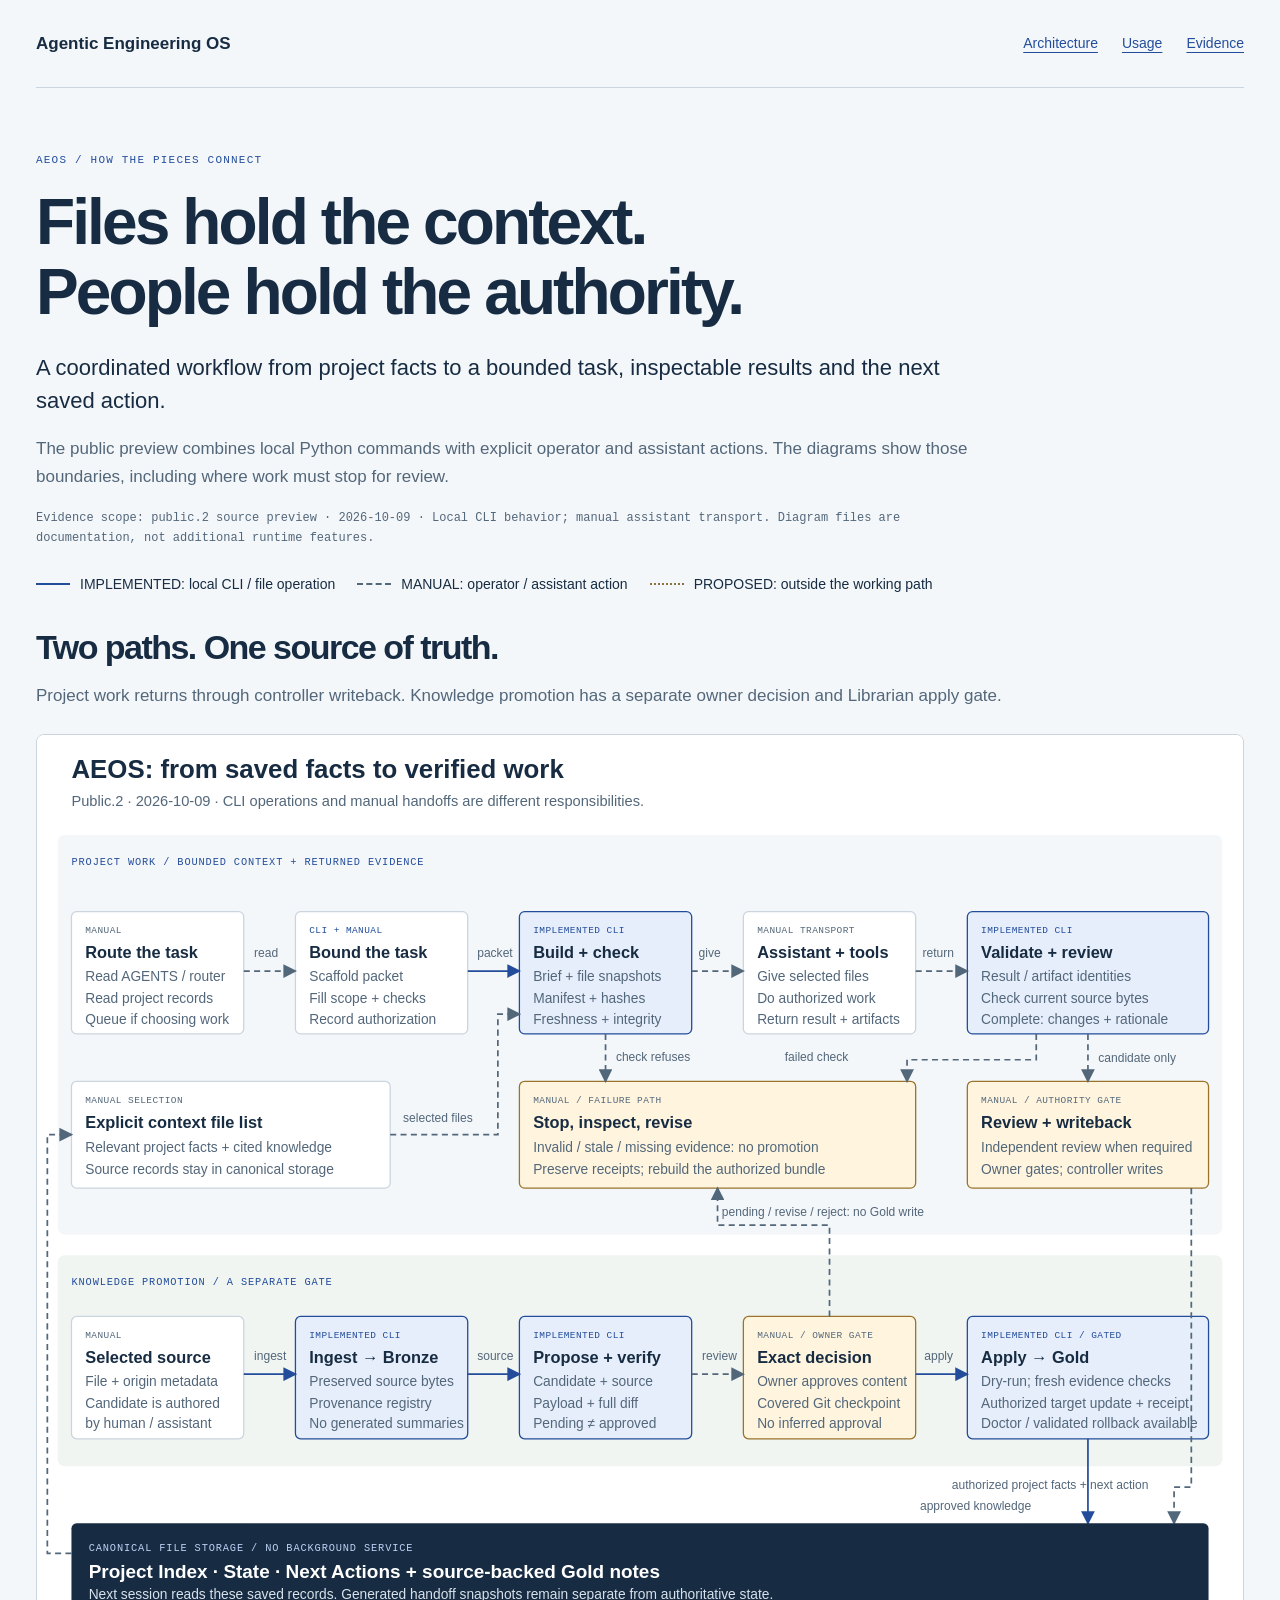
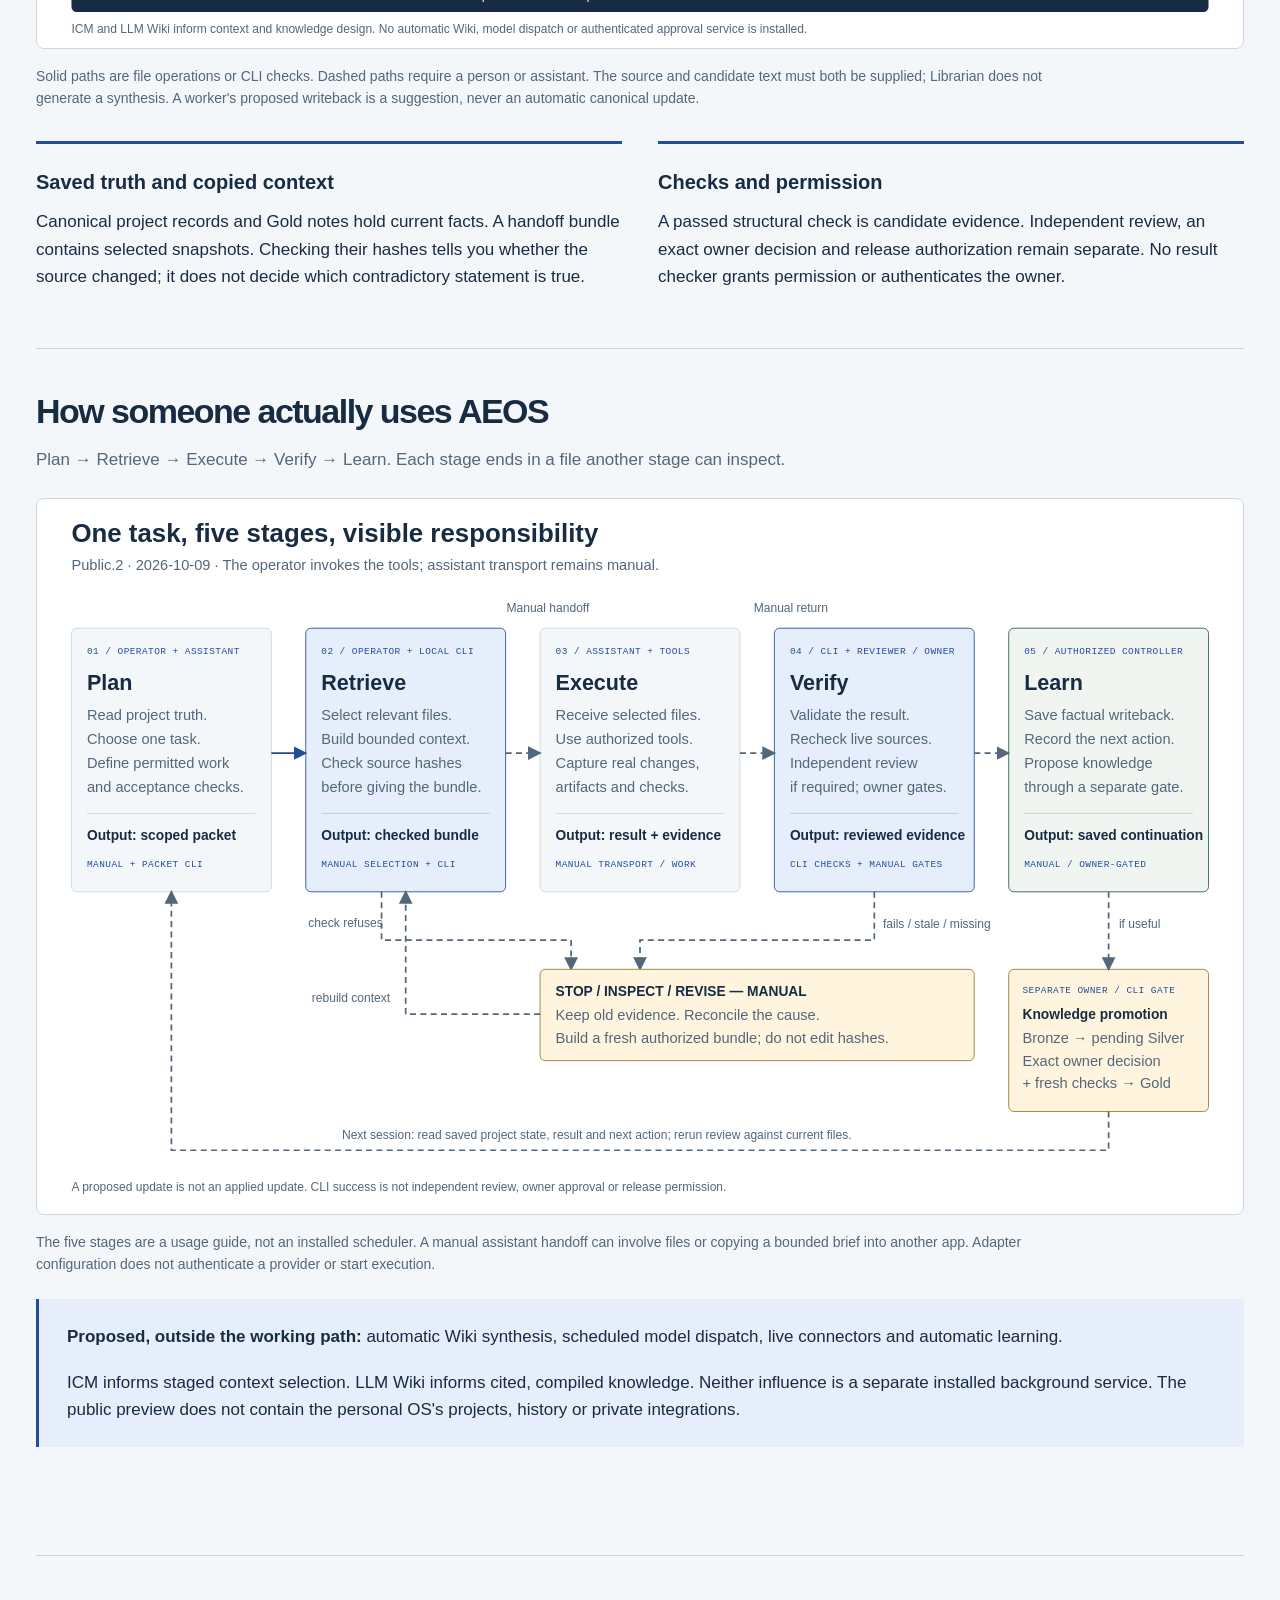
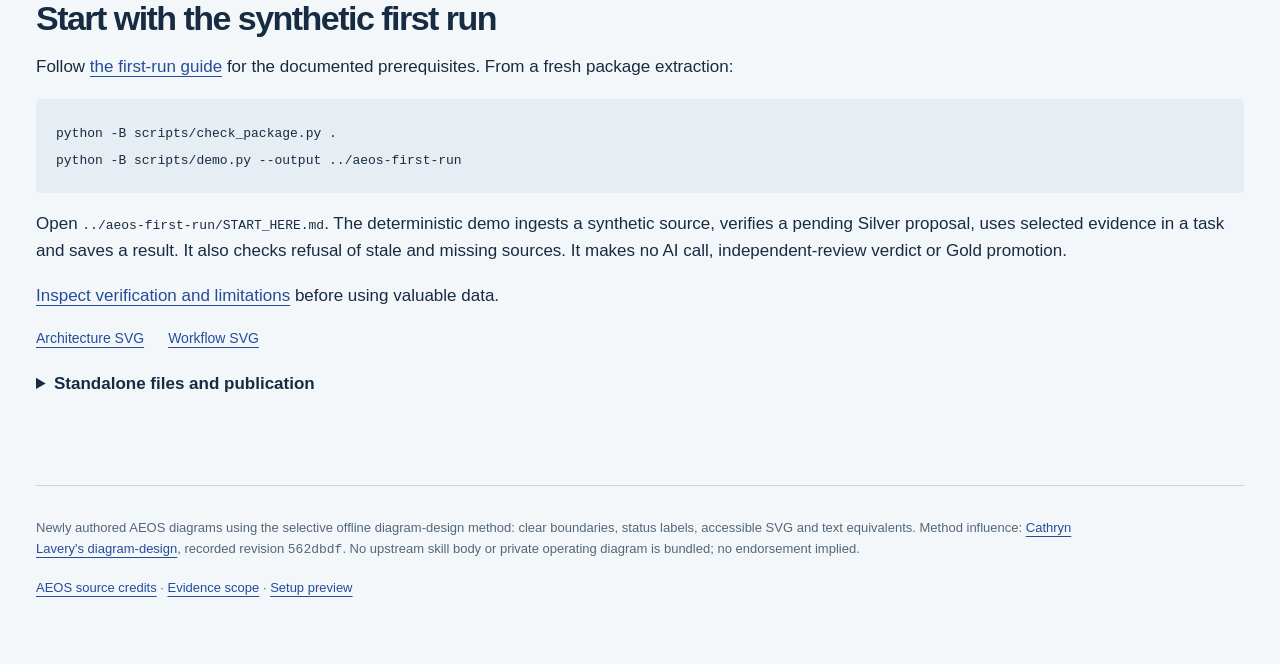
==== site/architecture.html @ 971b265e "Explain AEOS ecosystem decisions and add designed workflow diagrams" ====
<!doctype html>
<html lang="en">
<head>
<meta charset="utf-8">
<meta name="viewport" content="width=device-width,initial-scale=1">
<meta name="description" content="How AEOS connects saved project facts, bounded context, manual assistant work, verification and controlled knowledge updates.">
<title>AEOS — architecture and actual workflow</title>
<style>
:root{--paper:#f4f7fa;--ink:#172c42;--muted:#53677a;--line:#cbd5df;--blue:#234d9b;--blue-soft:#e6eefb;--green:#246448;--white:#fff;--sans:"Segoe UI",Arial,sans-serif;--mono:Consolas,"Courier New",monospace}
*{box-sizing:border-box}body{margin:0;background:var(--paper);color:var(--ink);font:17px/1.6 var(--sans)}a{color:var(--blue);text-underline-offset:4px}a:focus-visible,summary:focus-visible{outline:3px solid var(--blue);outline-offset:5px}.skip{position:absolute;top:-80px;left:18px;background:white;padding:10px;z-index:10}.skip:focus{top:10px}.wrap{width:min(1400px,calc(100% - 72px));margin-inline:auto}header{display:flex;align-items:center;justify-content:space-between;gap:24px;padding:30px 0;border-bottom:1px solid var(--line)}.brand{font-weight:650;color:var(--ink);text-decoration:none}nav{display:flex;gap:24px;font-size:14px}.eyebrow,.tag{font:11px/1.5 var(--mono);letter-spacing:1.2px;text-transform:uppercase;color:var(--blue)}.intro{padding:64px 0 34px;max-width:940px}h1,h2{letter-spacing:-.045em;line-height:1.1}h1{font-size:clamp(38px,5vw,64px);margin:14px 0 24px}h2{font-size:34px;margin:0 0 16px}h3{font-size:20px;margin:0 0 10px}p{margin:0 0 18px}.lead{font-size:22px;line-height:1.5}.muted{color:var(--muted)}.legend{display:flex;gap:22px;flex-wrap:wrap;font-size:14px;margin:24px 0 0}.legend span{display:flex;align-items:center;gap:10px}.line{width:34px;border-top:2px solid var(--blue)}.line.manual{border-top:2px dashed var(--muted)}.line.proposed{border-top:2px dotted #8b7340}.visual{background:white;border:1px solid var(--line);border-radius:8px;overflow:hidden;margin:24px 0 16px}.visual svg{display:block;width:100%;height:auto}.caption{font-size:14px;color:var(--muted);max-width:1050px}.section{padding:44px 0;border-top:1px solid var(--line);margin-top:40px}.notes{display:grid;grid-template-columns:1fr 1fr;gap:36px;margin-top:32px}.notes>div{border-top:3px solid var(--blue);padding-top:22px}.notes ul{padding-left:22px}.notes li{margin:10px 0}.plain{display:none}.steps{padding-left:24px;margin:0}.steps>li{padding:20px 0;border-bottom:1px solid var(--line)}.steps p{margin:8px 0 0}.label{font:11px var(--mono);letter-spacing:.3px;color:var(--muted)}.limit{background:var(--blue-soft);padding:24px 28px;border-left:3px solid var(--blue);margin:24px 0}.limit p:last-child{margin-bottom:0}code{font:13px var(--mono);overflow-wrap:anywhere}pre{padding:20px;background:#e6edf3;border-radius:5px;overflow:auto}footer{padding:32px 0 48px;margin-top:44px;border-top:1px solid var(--line);font-size:13px;color:var(--muted)}footer p{max-width:1080px}details{margin-top:20px}summary{cursor:pointer;font-weight:600}details p{margin-top:16px}.download-links{display:flex;gap:24px;flex-wrap:wrap;font-size:14px}.scope{font:12px/1.7 var(--mono);color:var(--muted)}
@media(max-width:820px){.wrap{width:calc(100% - 36px)}header{padding:22px 0;align-items:start}nav{gap:14px;flex-wrap:wrap;justify-content:end;font-size:12px}.intro{padding-top:42px}.lead{font-size:19px}.visual{display:none}.plain{display:block;background:white;border:1px solid var(--line);border-radius:8px;padding:24px;margin:24px 0}.notes{grid-template-columns:1fr;gap:24px}h2{font-size:29px}.section{padding-top:32px}.legend{gap:12px;font-size:12px}.download-links{gap:14px}.limit{padding:20px}.scope{font-size:11px}}
@media print{.visual{display:block}.plain{display:none}header nav,.skip,.download-links{display:none}.wrap{width:100%}.intro{padding-top:20px}.section{break-before:page}.visual{break-inside:avoid}a{color:inherit}}
</style>
</head>
<body>
<a class="skip" href="#main">Skip to content</a>
<header class="wrap"><a class="brand" href="index.html">Agentic Engineering OS</a><nav aria-label="Main"><a href="#architecture">Architecture</a><a href="#workflow">Usage</a><a href="verification.html">Evidence</a></nav></header>
<main class="wrap" id="main">
<section class="intro"><p class="eyebrow">AEOS / how the pieces connect</p><h1>Files hold the context.<br>People hold the authority.</h1><p class="lead">A coordinated workflow from project facts to a bounded task, inspectable results and the next saved action.</p><p class="muted">The public preview combines local Python commands with explicit operator and assistant actions. The diagrams show those boundaries, including where work must stop for review.</p><p class="scope">Evidence scope: public.2 source preview · 2026-10-09 · Local CLI behavior; manual assistant transport. Diagram files are documentation, not additional runtime features.</p><div class="legend" aria-label="Diagram status legend"><span><i class="line" aria-hidden="true"></i>IMPLEMENTED: local CLI / file operation</span><span><i class="line manual" aria-hidden="true"></i>MANUAL: operator / assistant action</span><span><i class="line proposed" aria-hidden="true"></i>PROPOSED: outside the working path</span></div></section>
<section id="architecture" aria-labelledby="architecture-title"><h2 id="architecture-title">Two paths. One source of truth.</h2><p class="muted">Project work returns through controller writeback. Knowledge promotion has a separate owner decision and Librarian apply gate.</p>
<figure class="visual">
<svg id="architecture-diagram" xmlns="http://www.w3.org/2000/svg" viewBox="0 0 1400 1060" role="img" aria-labelledby="arch-title arch-desc">
<title id="arch-title">AEOS public preview component architecture</title>
<desc id="arch-desc">The operator reads a router and project records, fills a packet, builds and checks a bounded context bundle, and manually hands it to an assistant. Result checks are followed by independent review when required, applicable owner gates and manual project writeback. A separate Librarian path ingests source bytes into Bronze, proposes and verifies Silver, requires an exact owner decision and covered Git checkpoint, then applies Gold. Invalid or stale evidence stops work. Solid connectors are CLI or file operations; dashed connectors are manual actions.</desc>
<defs><marker id="arch-arrow" markerWidth="8" markerHeight="8" refX="7" refY="4" orient="auto" markerUnits="strokeWidth"><path d="M0 0L8 4L0 8Z" fill="#234d9b"/></marker><marker id="arch-manual-arrow" markerWidth="8" markerHeight="8" refX="7" refY="4" orient="auto" markerUnits="strokeWidth"><path d="M0 0L8 4L0 8Z" fill="#53677a"/></marker><style>.a-title{font:600 30px 'Segoe UI',Arial,sans-serif;fill:#172c42}.a-sub{font:17px 'Segoe UI',Arial,sans-serif;fill:#53677a}.a-kicker{font:12px Consolas,'Courier New',monospace;letter-spacing:1px;fill:#234d9b}.a-label{font:600 19px 'Segoe UI',Arial,sans-serif;fill:#172c42}.a-body{font:16px 'Segoe UI',Arial,sans-serif;fill:#53677a}.a-status{font:11px Consolas,'Courier New',monospace;letter-spacing:.5px;fill:#234d9b}.a-status-manual{fill:#53677a}.a-note{font:14px 'Segoe UI',Arial,sans-serif;fill:#53677a}.a-box{fill:#fff;stroke:#cbd5df;stroke-width:1.5}.a-cli{fill:#e6eefb;stroke:#234d9b;stroke-width:1.5}.a-gate{fill:#fff5df;stroke:#9a742d;stroke-width:1.5}.a-solid{fill:none;stroke:#234d9b;stroke-width:2;marker-end:url(#arch-arrow)}.a-manual{fill:none;stroke:#53677a;stroke-width:2;stroke-dasharray:7 5;marker-end:url(#arch-manual-arrow)}</style></defs>
<rect width="1400" height="1060" fill="#fff"/>
<text x="40" y="50" class="a-title">AEOS: from saved facts to verified work</text><text x="40" y="82" class="a-sub">Public.2 · 2026-10-09 · CLI operations and manual handoffs are different responsibilities.</text>
<rect x="24" y="116" width="1352" height="464" rx="8" fill="#f4f7fa"/><text x="40" y="151" class="a-kicker">PROJECT WORK / BOUNDED CONTEXT + RETURNED EVIDENCE</text>
<g transform="translate(40 205)"><rect class="a-box" width="200" height="142" rx="6"/><text class="a-status a-status-manual" x="16" y="25">MANUAL</text><text class="a-label" x="16" y="54">Route the task</text><text class="a-body" x="16" y="81">Read AGENTS / router</text><text class="a-body" x="16" y="106">Read project records</text><text class="a-body" x="16" y="130">Queue if choosing work</text></g>
<g transform="translate(300 205)"><rect class="a-box" width="200" height="142" rx="6"/><text class="a-status" x="16" y="25">CLI + MANUAL</text><text class="a-label" x="16" y="54">Bound the task</text><text class="a-body" x="16" y="81">Scaffold packet</text><text class="a-body" x="16" y="106">Fill scope + checks</text><text class="a-body" x="16" y="130">Record authorization</text></g>
<g transform="translate(560 205)"><rect class="a-cli" width="200" height="142" rx="6"/><text class="a-status" x="16" y="25">IMPLEMENTED CLI</text><text class="a-label" x="16" y="54">Build + check</text><text class="a-body" x="16" y="81">Brief + file snapshots</text><text class="a-body" x="16" y="106">Manifest + hashes</text><text class="a-body" x="16" y="130">Freshness + integrity</text></g>
<g transform="translate(820 205)"><rect class="a-box" width="200" height="142" rx="6"/><text class="a-status a-status-manual" x="16" y="25">MANUAL TRANSPORT</text><text class="a-label" x="16" y="54">Assistant + tools</text><text class="a-body" x="16" y="81">Give selected files</text><text class="a-body" x="16" y="106">Do authorized work</text><text class="a-body" x="16" y="130">Return result + artifacts</text></g>
<g transform="translate(1080 205)"><rect class="a-cli" width="280" height="142" rx="6"/><text class="a-status" x="16" y="25">IMPLEMENTED CLI</text><text class="a-label" x="16" y="54">Validate + review</text><text class="a-body" x="16" y="81">Result / artifact identities</text><text class="a-body" x="16" y="106">Check current source bytes</text><text class="a-body" x="16" y="130">Complete: changes + rationale</text></g>
<path class="a-manual" d="M240 274H300"/><path class="a-solid" d="M500 274H560"/><path class="a-manual" d="M760 274H820"/><path class="a-manual" d="M1020 274H1080"/>
<text x="252" y="258" class="a-note">read</text><text x="511" y="258" class="a-note">packet</text><text x="768" y="258" class="a-note">give</text><text x="1028" y="258" class="a-note">return</text>
<g transform="translate(40 402)"><rect class="a-box" width="370" height="124" rx="6"/><text class="a-status a-status-manual" x="16" y="25">MANUAL SELECTION</text><text class="a-label" x="16" y="54">Explicit context file list</text><text class="a-body" x="16" y="82">Relevant project facts + cited knowledge</text><text class="a-body" x="16" y="108">Source records stay in canonical storage</text></g>
<path class="a-manual" d="M410 464H535V324H560"/><text x="425" y="449" class="a-note">selected files</text>
<g transform="translate(560 402)"><rect class="a-gate" width="460" height="124" rx="6"/><text class="a-status a-status-manual" x="16" y="25">MANUAL / FAILURE PATH</text><text class="a-label" x="16" y="54">Stop, inspect, revise</text><text class="a-body" x="16" y="82">Invalid / stale / missing evidence: no promotion</text><text class="a-body" x="16" y="108">Preserve receipts; rebuild the authorized bundle</text></g>
<g transform="translate(1080 402)"><rect class="a-gate" width="280" height="124" rx="6"/><text class="a-status a-status-manual" x="16" y="25">MANUAL / AUTHORITY GATE</text><text class="a-label" x="16" y="54">Review + writeback</text><text class="a-body" x="16" y="82">Independent review when required</text><text class="a-body" x="16" y="108">Owner gates; controller writes</text></g>
<path class="a-manual" d="M660 347V402"/><text x="672" y="379" class="a-note">check refuses</text><path class="a-manual" d="M1220 347V402"/><text x="1232" y="380" class="a-note">candidate only</text><path class="a-manual" d="M1160 347V377H1010V402"/><text x="868" y="379" class="a-note">failed check</text>
<rect x="24" y="604" width="1352" height="245" rx="8" fill="#f0f5f2"/><text x="40" y="639" class="a-kicker">KNOWLEDGE PROMOTION / A SEPARATE GATE</text>
<g transform="translate(40 675)"><rect class="a-box" width="200" height="142" rx="6"/><text class="a-status a-status-manual" x="16" y="25">MANUAL</text><text class="a-label" x="16" y="54">Selected source</text><text class="a-body" x="16" y="81">File + origin metadata</text><text class="a-body" x="16" y="106">Candidate is authored</text><text class="a-body" x="16" y="130">by human / assistant</text></g>
<g transform="translate(300 675)"><rect class="a-cli" width="200" height="142" rx="6"/><text class="a-status" x="16" y="25">IMPLEMENTED CLI</text><text class="a-label" x="16" y="54">Ingest → Bronze</text><text class="a-body" x="16" y="81">Preserved source bytes</text><text class="a-body" x="16" y="106">Provenance registry</text><text class="a-body" x="16" y="130">No generated summaries</text></g>
<g transform="translate(560 675)"><rect class="a-cli" width="200" height="142" rx="6"/><text class="a-status" x="16" y="25">IMPLEMENTED CLI</text><text class="a-label" x="16" y="54">Propose + verify</text><text class="a-body" x="16" y="81">Candidate + source</text><text class="a-body" x="16" y="106">Payload + full diff</text><text class="a-body" x="16" y="130">Pending ≠ approved</text></g>
<g transform="translate(820 675)"><rect class="a-gate" width="200" height="142" rx="6"/><text class="a-status a-status-manual" x="16" y="25">MANUAL / OWNER GATE</text><text class="a-label" x="16" y="54">Exact decision</text><text class="a-body" x="16" y="81">Owner approves content</text><text class="a-body" x="16" y="106">Covered Git checkpoint</text><text class="a-body" x="16" y="130">No inferred approval</text></g>
<g transform="translate(1080 675)"><rect class="a-cli" width="280" height="142" rx="6"/><text class="a-status" x="16" y="25">IMPLEMENTED CLI / GATED</text><text class="a-label" x="16" y="54">Apply → Gold</text><text class="a-body" x="16" y="81">Dry-run; fresh evidence checks</text><text class="a-body" x="16" y="106">Authorized target update + receipt</text><text class="a-body" x="16" y="130">Doctor / validated rollback available</text></g>
<path class="a-solid" d="M240 742H300"/><path class="a-solid" d="M500 742H560"/><path class="a-manual" d="M760 742H820"/><path class="a-solid" d="M1020 742H1080"/>
<text x="252" y="725" class="a-note">ingest</text><text x="511" y="725" class="a-note">source</text><text x="772" y="725" class="a-note">review</text><text x="1030" y="725" class="a-note">apply</text>
<path class="a-manual" d="M920 675V569H790V526"/><text x="795" y="558" class="a-note">pending / revise / reject: no Gold write</text>
<path class="a-manual" d="M1340 526V873H1320V915"/><text x="1062" y="875" class="a-note">authorized project facts + next action</text>
<path class="a-solid" d="M1220 817V915"/><text x="1025" y="900" class="a-note">approved knowledge</text>
<g transform="translate(40 915)"><rect width="1320" height="103" rx="6" fill="#172c42"/><text x="20" y="32" style="font:12px Consolas,'Courier New',monospace;fill:#bcd1f5;letter-spacing:1px">CANONICAL FILE STORAGE / NO BACKGROUND SERVICE</text><text x="20" y="64" style="font:600 22px 'Segoe UI',Arial,sans-serif;fill:#fff">Project Index · State · Next Actions + source-backed Gold notes</text><text x="20" y="88" style="font:16px 'Segoe UI',Arial,sans-serif;fill:#d7e1eb">Next session reads these saved records. Generated handoff snapshots remain separate from authoritative state.</text></g>
<path class="a-manual" d="M40 950H12V464H40"/>
<text x="40" y="1043" class="a-note">ICM and LLM Wiki inform context and knowledge design. No automatic Wiki, model dispatch or authenticated approval service is installed.</text>
</svg>
</figure>
<div class="plain" aria-label="Architecture in readable text"><p class="tag">Architecture / narrow-screen view</p><ol class="steps"><li><strong>Route and bound the work — MANUAL + CLI.</strong><p>Read the router and project facts. Scaffold a packet, then fill its scope, checks and actual authorization.</p></li><li><strong>Prepare context — CLI + MANUAL.</strong><p>Select cited files. <code>handoff.py build</code> saves a brief, snapshots and hashes; <code>check</code> checks integrity and source freshness.</p></li><li><strong>Work and return evidence — MANUAL.</strong><p>Give the bundle to your assistant. It uses authorized tools and returns a result, artifacts and actual checks.</p></li><li><strong>Review and write back — CLI + MANUAL.</strong><p>Validate the result and current sources. Obtain independent review when required and applicable owner decisions. The controller performs authorized project writeback.</p></li><li><strong>Promote knowledge separately — CLI + OWNER.</strong><p>Ingest source bytes into Bronze; propose and verify an authored candidate in Silver. Only an exact owner decision, covered Git checkpoint and fresh checks permit apply to Gold.</p></li><li><strong>Recover explicitly — MANUAL.</strong><p>Invalid, missing or stale evidence stops promotion. Preserve the old receipt, inspect the change and rebuild the authorized bundle. Pending or rejected knowledge stays outside Gold.</p></li></ol></div>
<p class="caption">Solid paths are file operations or CLI checks. Dashed paths require a person or assistant. The source and candidate text must both be supplied; Librarian does not generate a synthesis. A worker's proposed writeback is a suggestion, never an automatic canonical update.</p>
<div class="notes"><div><h3>Saved truth and copied context</h3><p>Canonical project records and Gold notes hold current facts. A handoff bundle contains selected snapshots. Checking their hashes tells you whether the source changed; it does not decide which contradictory statement is true.</p></div><div><h3>Checks and permission</h3><p>A passed structural check is candidate evidence. Independent review, an exact owner decision and release authorization remain separate. No result checker grants permission or authenticates the owner.</p></div></div>
</section>
<section class="section" id="workflow" aria-labelledby="workflow-title"><h2 id="workflow-title">How someone actually uses AEOS</h2><p class="muted">Plan → Retrieve → Execute → Verify → Learn. Each stage ends in a file another stage can inspect.</p>
<figure class="visual">
<svg id="workflow-diagram" xmlns="http://www.w3.org/2000/svg" viewBox="0 0 1400 830" role="img" aria-labelledby="work-title work-desc">
<title id="work-title">AEOS five-stage usage and responsibility flow</title><desc id="work-desc">The operator plans a scoped task, local commands retrieve selected context and check a bundle, the assistant executes through manual transport, commands plus reviewers verify results, and the controller saves authorized facts. A failed check returns to inspection and a new authorized bundle. Learned knowledge is only promoted by a separate Librarian owner-gated apply. A fresh session reads the saved result and next action.</desc>
<defs><marker id="work-arrow" markerWidth="8" markerHeight="8" refX="7" refY="4" orient="auto" markerUnits="strokeWidth"><path d="M0 0L8 4L0 8Z" fill="#234d9b"/></marker><marker id="work-manual-arrow" markerWidth="8" markerHeight="8" refX="7" refY="4" orient="auto" markerUnits="strokeWidth"><path d="M0 0L8 4L0 8Z" fill="#53677a"/></marker><style>.w-title{font:600 30px 'Segoe UI',Arial,sans-serif;fill:#172c42}.w-sub{font:17px 'Segoe UI',Arial,sans-serif;fill:#53677a}.w-head{font:600 25px 'Segoe UI',Arial,sans-serif;fill:#172c42}.w-role{font:11px Consolas,'Courier New',monospace;letter-spacing:.5px;fill:#234d9b}.w-text{font:17px 'Segoe UI',Arial,sans-serif;fill:#53677a}.w-label{font:600 16px 'Segoe UI',Arial,sans-serif;fill:#172c42}.w-small{font:14px 'Segoe UI',Arial,sans-serif;fill:#53677a}.w-solid{fill:none;stroke:#234d9b;stroke-width:2;marker-end:url(#work-arrow)}.w-manual{fill:none;stroke:#53677a;stroke-width:2;stroke-dasharray:7 5;marker-end:url(#work-manual-arrow)}</style></defs>
<rect width="1400" height="830" fill="#fff"/><text x="40" y="50" class="w-title">One task, five stages, visible responsibility</text><text x="40" y="82" class="w-sub">Public.2 · 2026-10-09 · The operator invokes the tools; assistant transport remains manual.</text>
<g transform="translate(40 150)"><rect width="232" height="306" rx="6" fill="#f4f7fa" stroke="#cbd5df"/><text x="18" y="30" class="w-role">01 / OPERATOR + ASSISTANT</text><text x="18" y="72" class="w-head">Plan</text><text x="18" y="106" class="w-text">Read project truth.</text><text x="18" y="134" class="w-text">Choose one task.</text><text x="18" y="162" class="w-text">Define permitted work</text><text x="18" y="190" class="w-text">and acceptance checks.</text><path d="M18 215H214" stroke="#cbd5df"/><text x="18" y="246" class="w-label">Output: scoped packet</text><text x="18" y="277" class="w-role">MANUAL + PACKET CLI</text></g>
<g transform="translate(312 150)"><rect width="232" height="306" rx="6" fill="#e6eefb" stroke="#234d9b"/><text x="18" y="30" class="w-role">02 / OPERATOR + LOCAL CLI</text><text x="18" y="72" class="w-head">Retrieve</text><text x="18" y="106" class="w-text">Select relevant files.</text><text x="18" y="134" class="w-text">Build bounded context.</text><text x="18" y="162" class="w-text">Check source hashes</text><text x="18" y="190" class="w-text">before giving the bundle.</text><path d="M18 215H214" stroke="#b6c7e2"/><text x="18" y="246" class="w-label">Output: checked bundle</text><text x="18" y="277" class="w-role">MANUAL SELECTION + CLI</text></g>
<g transform="translate(584 150)"><rect width="232" height="306" rx="6" fill="#f4f7fa" stroke="#cbd5df"/><text x="18" y="30" class="w-role">03 / ASSISTANT + TOOLS</text><text x="18" y="72" class="w-head">Execute</text><text x="18" y="106" class="w-text">Receive selected files.</text><text x="18" y="134" class="w-text">Use authorized tools.</text><text x="18" y="162" class="w-text">Capture real changes,</text><text x="18" y="190" class="w-text">artifacts and checks.</text><path d="M18 215H214" stroke="#cbd5df"/><text x="18" y="246" class="w-label">Output: result + evidence</text><text x="18" y="277" class="w-role">MANUAL TRANSPORT / WORK</text></g>
<g transform="translate(856 150)"><rect width="232" height="306" rx="6" fill="#e6eefb" stroke="#234d9b"/><text x="18" y="30" class="w-role">04 / CLI + REVIEWER / OWNER</text><text x="18" y="72" class="w-head">Verify</text><text x="18" y="106" class="w-text">Validate the result.</text><text x="18" y="134" class="w-text">Recheck live sources.</text><text x="18" y="162" class="w-text">Independent review</text><text x="18" y="190" class="w-text">if required; owner gates.</text><path d="M18 215H214" stroke="#b6c7e2"/><text x="18" y="246" class="w-label">Output: reviewed evidence</text><text x="18" y="277" class="w-role">CLI CHECKS + MANUAL GATES</text></g>
<g transform="translate(1128 150)"><rect width="232" height="306" rx="6" fill="#f0f5f2" stroke="#246448"/><text x="18" y="30" class="w-role">05 / AUTHORIZED CONTROLLER</text><text x="18" y="72" class="w-head">Learn</text><text x="18" y="106" class="w-text">Save factual writeback.</text><text x="18" y="134" class="w-text">Record the next action.</text><text x="18" y="162" class="w-text">Propose knowledge</text><text x="18" y="190" class="w-text">through a separate gate.</text><path d="M18 215H214" stroke="#c1d4c8"/><text x="18" y="246" class="w-label">Output: saved continuation</text><text x="18" y="277" class="w-role">MANUAL / OWNER-GATED</text></g>
<path class="w-solid" d="M272 295H312"/><path class="w-manual" d="M544 295H584"/><path class="w-manual" d="M816 295H856"/><path class="w-manual" d="M1088 295H1128"/>
<text x="545" y="131" class="w-small">Manual handoff</text><text x="832" y="131" class="w-small">Manual return</text>
<path class="w-manual" d="M400 456V512H620V546"/><text x="315" y="497" class="w-small">check refuses</text><path class="w-manual" d="M972 456V512H700V546"/><text x="982" y="498" class="w-small">fails / stale / missing</text>
<g transform="translate(584 546)"><rect width="504" height="106" rx="6" fill="#fff5df" stroke="#9a742d"/><text x="18" y="31" class="w-label">STOP / INSPECT / REVISE — MANUAL</text><text x="18" y="59" class="w-text">Keep old evidence. Reconcile the cause.</text><text x="18" y="86" class="w-text">Build a fresh authorized bundle; do not edit hashes.</text></g>
<path class="w-manual" d="M584 598H428V456"/><text x="319" y="584" class="w-small">rebuild context</text>
<g transform="translate(1128 546)"><rect width="232" height="165" rx="6" fill="#fff5df" stroke="#9a742d"/><text x="16" y="28" class="w-role">SEPARATE OWNER / CLI GATE</text><text x="16" y="58" class="w-label">Knowledge promotion</text><text x="16" y="86" class="w-text">Bronze → pending Silver</text><text x="16" y="112" class="w-text">Exact owner decision</text><text x="16" y="138" class="w-text">+ fresh checks → Gold</text></g>
<path class="w-manual" d="M1244 456V546"/><text x="1256" y="498" class="w-small">if useful</text>
<path class="w-manual" d="M1244 711V756H156V456"/><text x="354" y="743" class="w-small">Next session: read saved project state, result and next action; rerun review against current files.</text>
<text x="40" y="803" class="w-small">A proposed update is not an applied update. CLI success is not independent review, owner approval or release permission.</text>
</svg>
</figure>
<div class="plain" aria-label="Workflow in readable text"><p class="tag">Five stages / narrow-screen view</p><ol class="steps"><li><strong>Plan — operator + assistant.</strong><p>Read current project facts; set scope and checks. Output: a bounded task packet.</p></li><li><strong>Retrieve — operator + local CLI.</strong><p>Select cited files; build and check the bundle. Output: snapshots with hashes. Give the selected files to the assistant manually.</p></li><li><strong>Execute — assistant + authorized tools.</strong><p>Complete the permitted task and bring back the result and real artifacts. Output: inspectable work and evidence.</p></li><li><strong>Verify — CLI + reviewer / owner.</strong><p>Validate the result and current source bytes; obtain required independent review and applicable owner decisions. If a check fails or evidence is stale or missing, stop, preserve the receipt and rebuild after inspection.</p></li><li><strong>Learn — authorized controller.</strong><p>Save factual project state and the next action. Useful knowledge goes through separate Bronze/Silver/exact-owner/Gold gates. A fresh session starts from the saved files and reruns review.</p></li></ol></div>
<p class="caption">The five stages are a usage guide, not an installed scheduler. A manual assistant handoff can involve files or copying a bounded brief into another app. Adapter configuration does not authenticate a provider or start execution.</p>
<div class="limit"><p><strong>Proposed, outside the working path:</strong> automatic Wiki synthesis, scheduled model dispatch, live connectors and automatic learning.</p><p>ICM informs staged context selection. LLM Wiki informs cited, compiled knowledge. Neither influence is a separate installed background service. The public preview does not contain the personal OS's projects, history or private integrations.</p></div>
</section>
<section class="section" aria-labelledby="try-title"><h2 id="try-title">Start with the synthetic first run</h2><p>Follow <a href="first-run.html">the first-run guide</a> for the documented prerequisites. From a fresh package extraction:</p><pre><code>python -B scripts/check_package.py .
python -B scripts/demo.py --output ../aeos-first-run</code></pre><p>Open <code>../aeos-first-run/START_HERE.md</code>. The deterministic demo ingests a synthetic source, verifies a pending Silver proposal, uses selected evidence in a task and saves a result. It also checks refusal of stale and missing sources. It makes no AI call, independent-review verdict or Gold promotion.</p><p><a href="verification.html">Inspect verification and limitations</a> before using valuable data.</p><div class="download-links"><a href="https://github.com/Zacharon/AEOS/blob/codex/aeos-security-public-20261008/docs/diagrams/aeos-architecture.svg">Architecture SVG</a><a href="https://github.com/Zacharon/AEOS/blob/codex/aeos-security-public-20261008/docs/diagrams/aeos-workflow.svg">Workflow SVG</a></div><details><summary>Standalone files and publication</summary><p>This page includes both diagrams inline and needs no external assets. The SVG links above open the standalone repository files. A site-only preview serves both inline diagrams without a network request; the standalone files become available on GitHub when this documentation change is pushed.</p></details></section>
</main>
<footer class="wrap"><p>Newly authored AEOS diagrams using the selective offline diagram-design method: clear boundaries, status labels, accessible SVG and text equivalents. Method influence: <a href="https://github.com/cathrynlavery/diagram-design/tree/562dbdf93ff3c3da630be4f90f4f6c2548175058">Cathryn Lavery's diagram-design</a>, recorded revision <code>562dbdf</code>. No upstream skill body or private operating diagram is bundled; no endorsement implied.</p><p><a href="sources.html">AEOS source credits</a> · <a href="verification.html">Evidence scope</a> · <a href="index.html">Setup preview</a></p></footer>
</body>
</html>
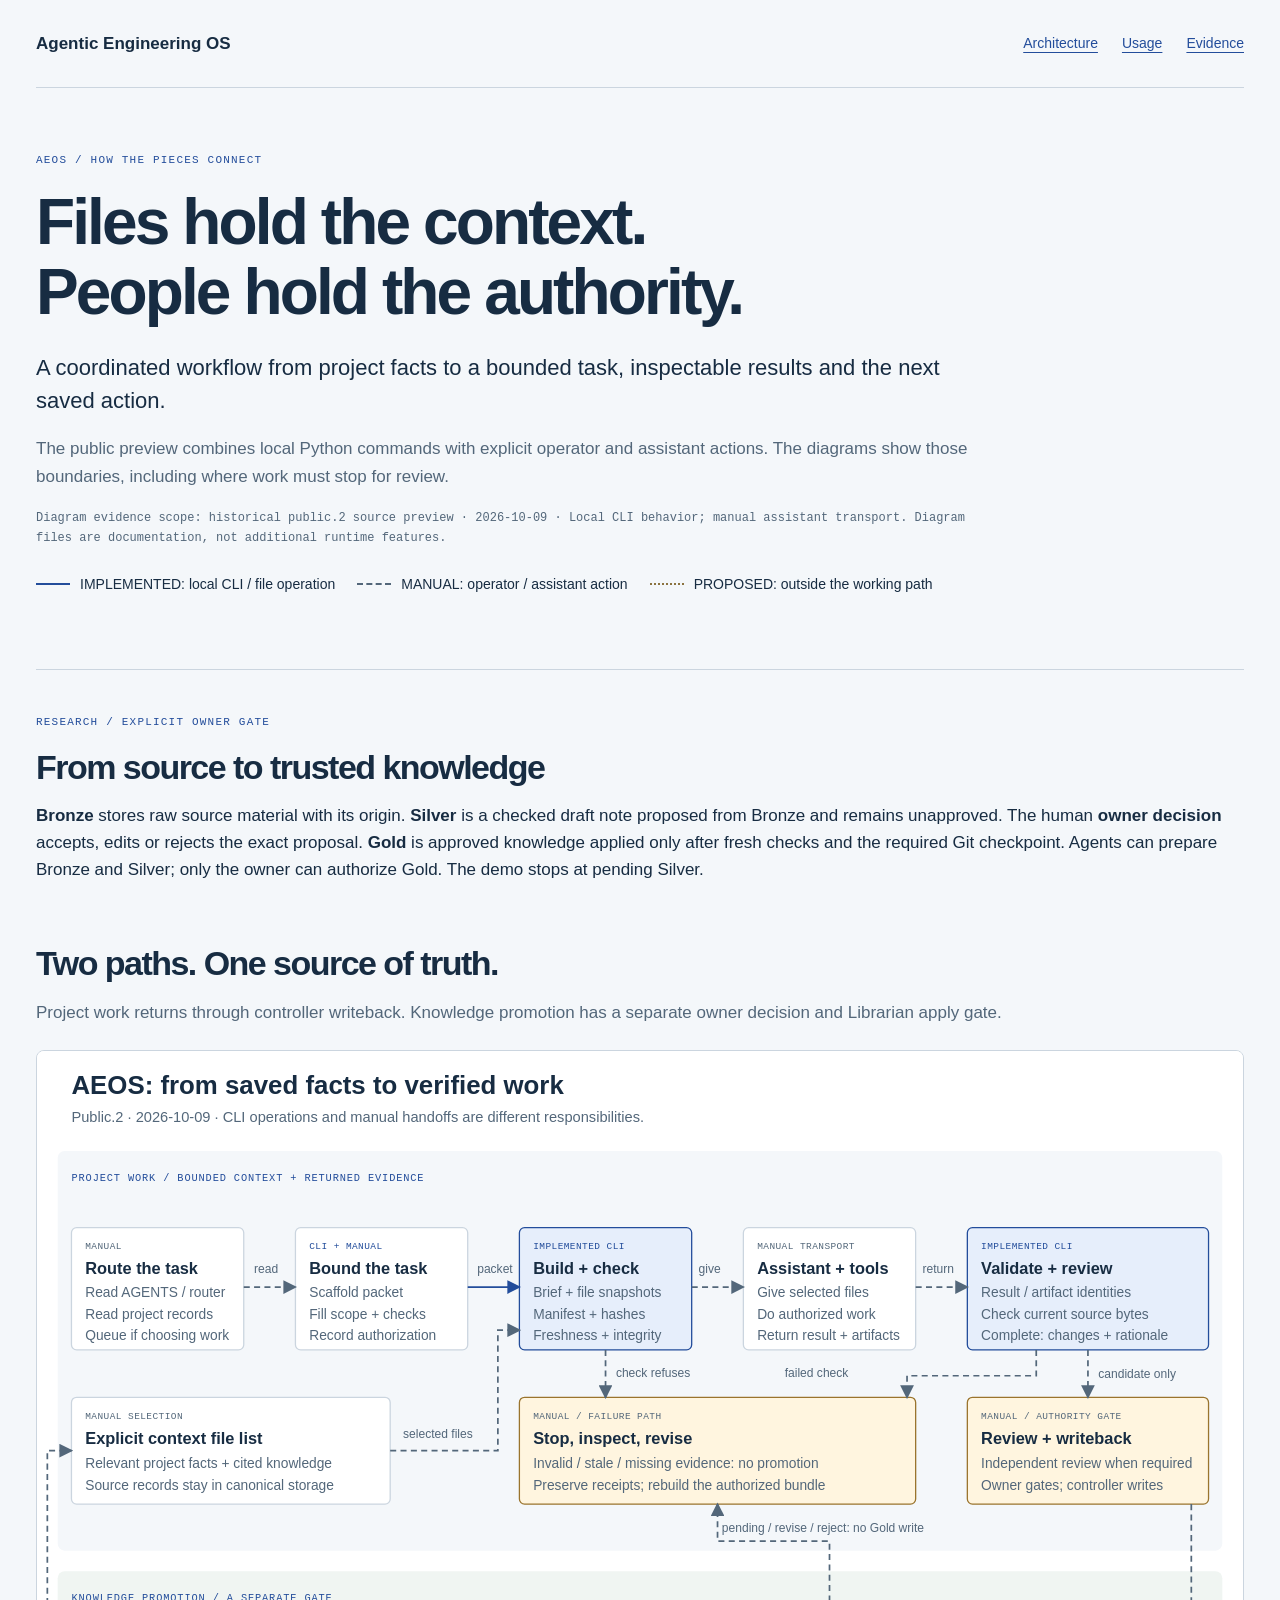
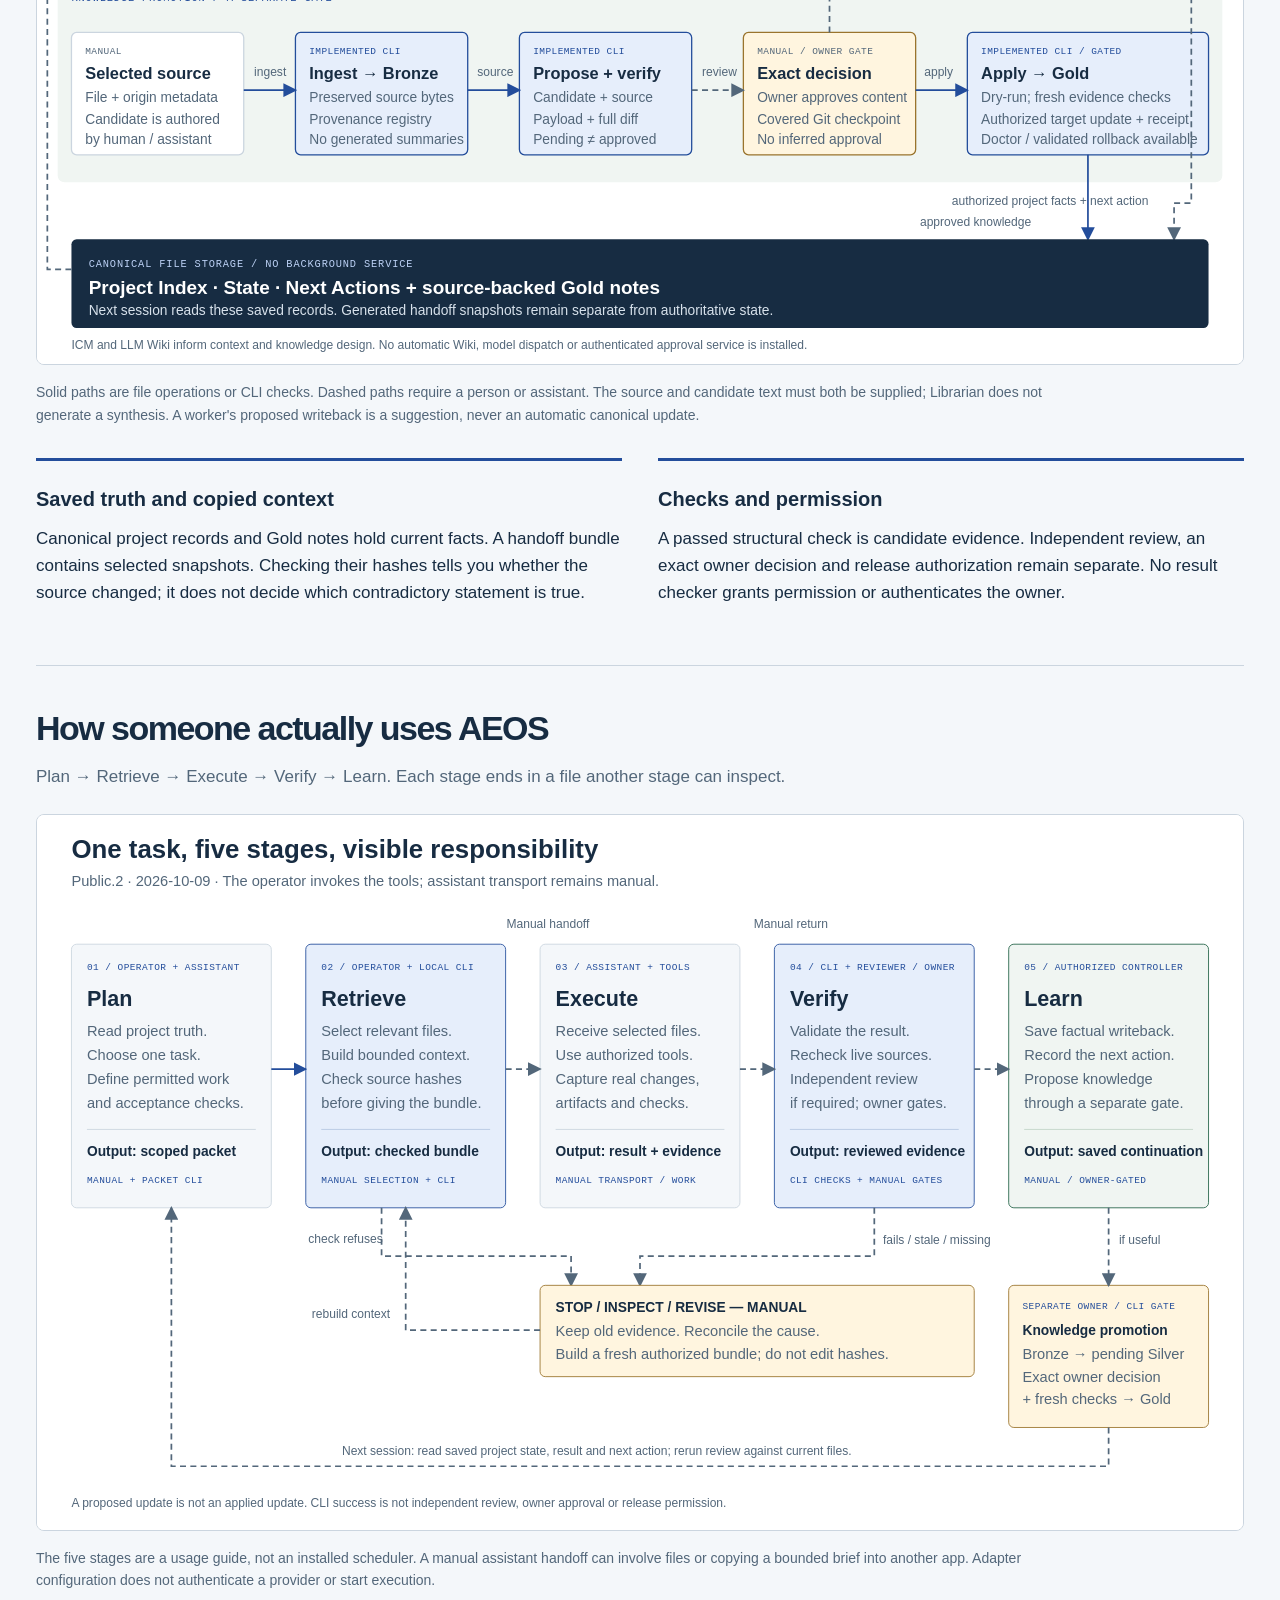
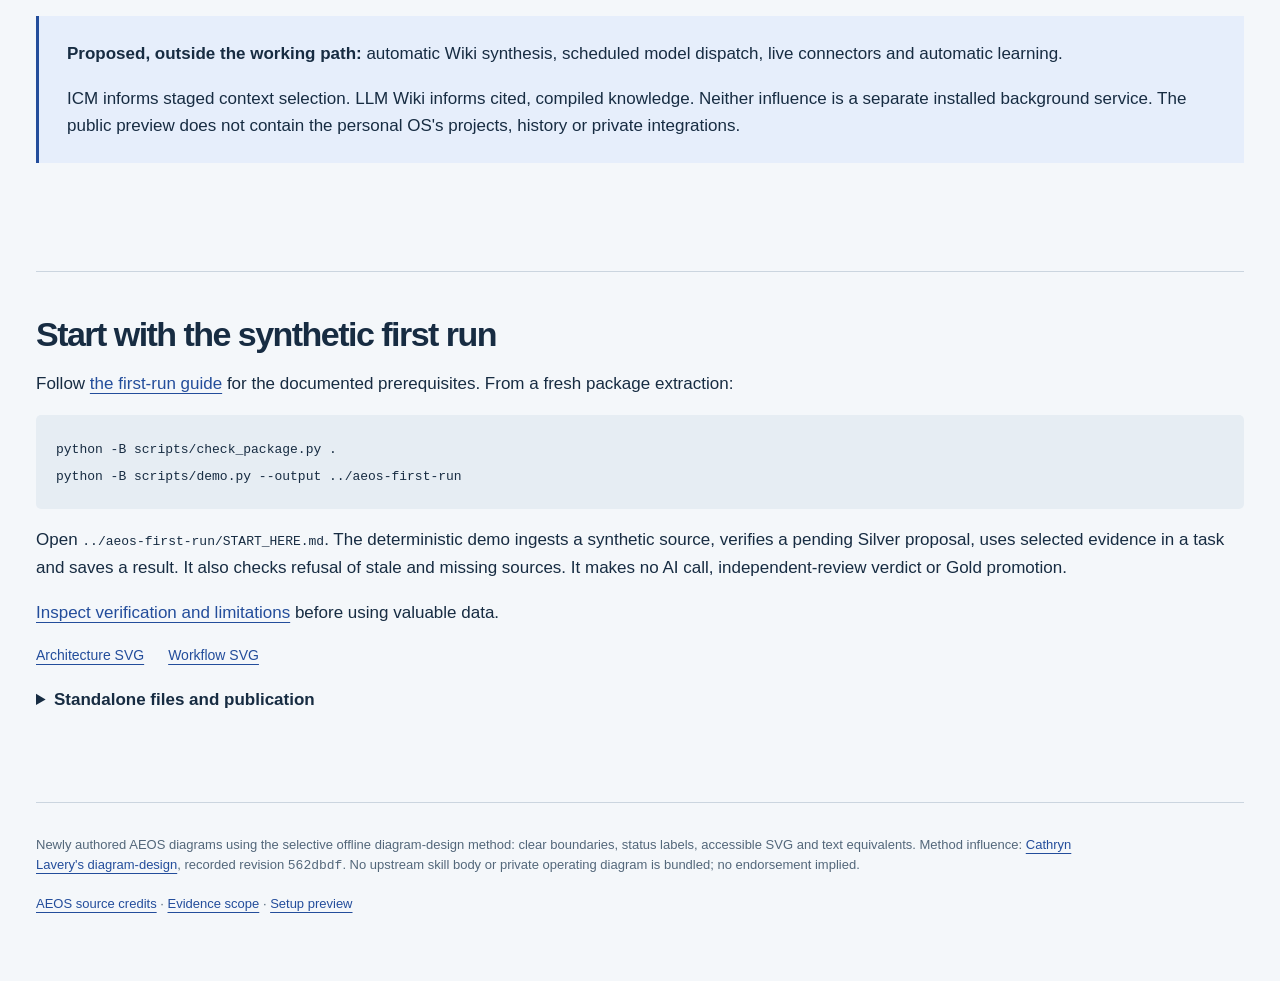
==== commit f37b5eb6: "Publish public.4 Python 3.11 compatibility preview from public.3" ====
--- a/site/architecture.html
+++ b/site/architecture.html
@@ -16,7 +16,8 @@
 <a class="skip" href="#main">Skip to content</a>
 <header class="wrap"><a class="brand" href="index.html">Agentic Engineering OS</a><nav aria-label="Main"><a href="#architecture">Architecture</a><a href="#workflow">Usage</a><a href="verification.html">Evidence</a></nav></header>
 <main class="wrap" id="main">
-<section class="intro"><p class="eyebrow">AEOS / how the pieces connect</p><h1>Files hold the context.<br>People hold the authority.</h1><p class="lead">A coordinated workflow from project facts to a bounded task, inspectable results and the next saved action.</p><p class="muted">The public preview combines local Python commands with explicit operator and assistant actions. The diagrams show those boundaries, including where work must stop for review.</p><p class="scope">Evidence scope: public.2 source preview · 2026-10-09 · Local CLI behavior; manual assistant transport. Diagram files are documentation, not additional runtime features.</p><div class="legend" aria-label="Diagram status legend"><span><i class="line" aria-hidden="true"></i>IMPLEMENTED: local CLI / file operation</span><span><i class="line manual" aria-hidden="true"></i>MANUAL: operator / assistant action</span><span><i class="line proposed" aria-hidden="true"></i>PROPOSED: outside the working path</span></div></section>
+<section class="intro"><p class="eyebrow">AEOS / how the pieces connect</p><h1>Files hold the context.<br>People hold the authority.</h1><p class="lead">A coordinated workflow from project facts to a bounded task, inspectable results and the next saved action.</p><p class="muted">The public preview combines local Python commands with explicit operator and assistant actions. The diagrams show those boundaries, including where work must stop for review.</p><p class="scope">Diagram evidence scope: historical public.2 source preview · 2026-10-09 · Local CLI behavior; manual assistant transport. Diagram files are documentation, not additional runtime features.</p><div class="legend" aria-label="Diagram status legend"><span><i class="line" aria-hidden="true"></i>IMPLEMENTED: local CLI / file operation</span><span><i class="line manual" aria-hidden="true"></i>MANUAL: operator / assistant action</span><span><i class="line proposed" aria-hidden="true"></i>PROPOSED: outside the working path</span></div></section>
+<section class="section" id="research-gate" aria-labelledby="research-gate-title"><p class="eyebrow">RESEARCH / EXPLICIT OWNER GATE</p><h2 id="research-gate-title">From source to trusted knowledge</h2><p><strong>Bronze</strong> stores raw source material with its origin. <strong>Silver</strong> is a checked draft note proposed from Bronze and remains unapproved. The human <strong>owner decision</strong> accepts, edits or rejects the exact proposal. <strong>Gold</strong> is approved knowledge applied only after fresh checks and the required Git checkpoint. Agents can prepare Bronze and Silver; only the owner can authorize Gold. The demo stops at pending Silver.</p></section>
 <section id="architecture" aria-labelledby="architecture-title"><h2 id="architecture-title">Two paths. One source of truth.</h2><p class="muted">Project work returns through controller writeback. Knowledge promotion has a separate owner decision and Librarian apply gate.</p>
 <figure class="visual">
 <svg id="architecture-diagram" xmlns="http://www.w3.org/2000/svg" viewBox="0 0 1400 1060" role="img" aria-labelledby="arch-title arch-desc">
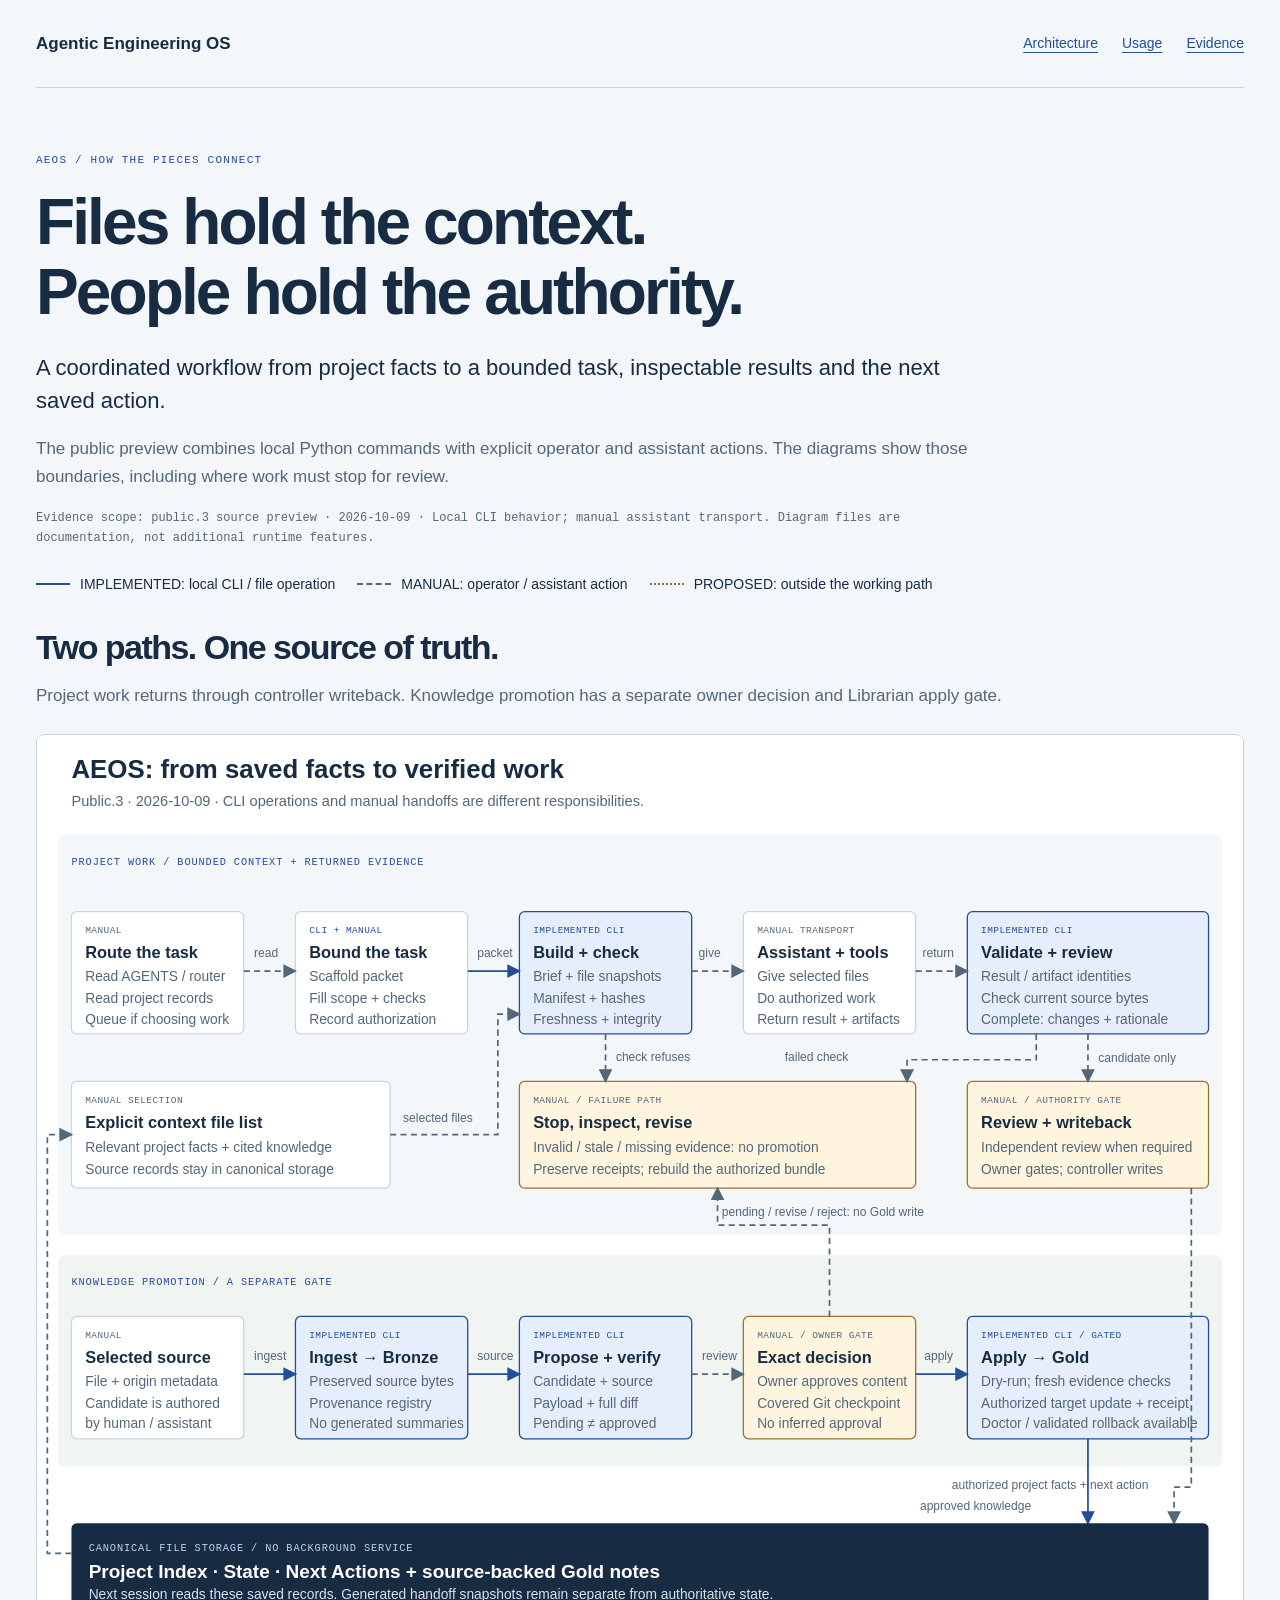
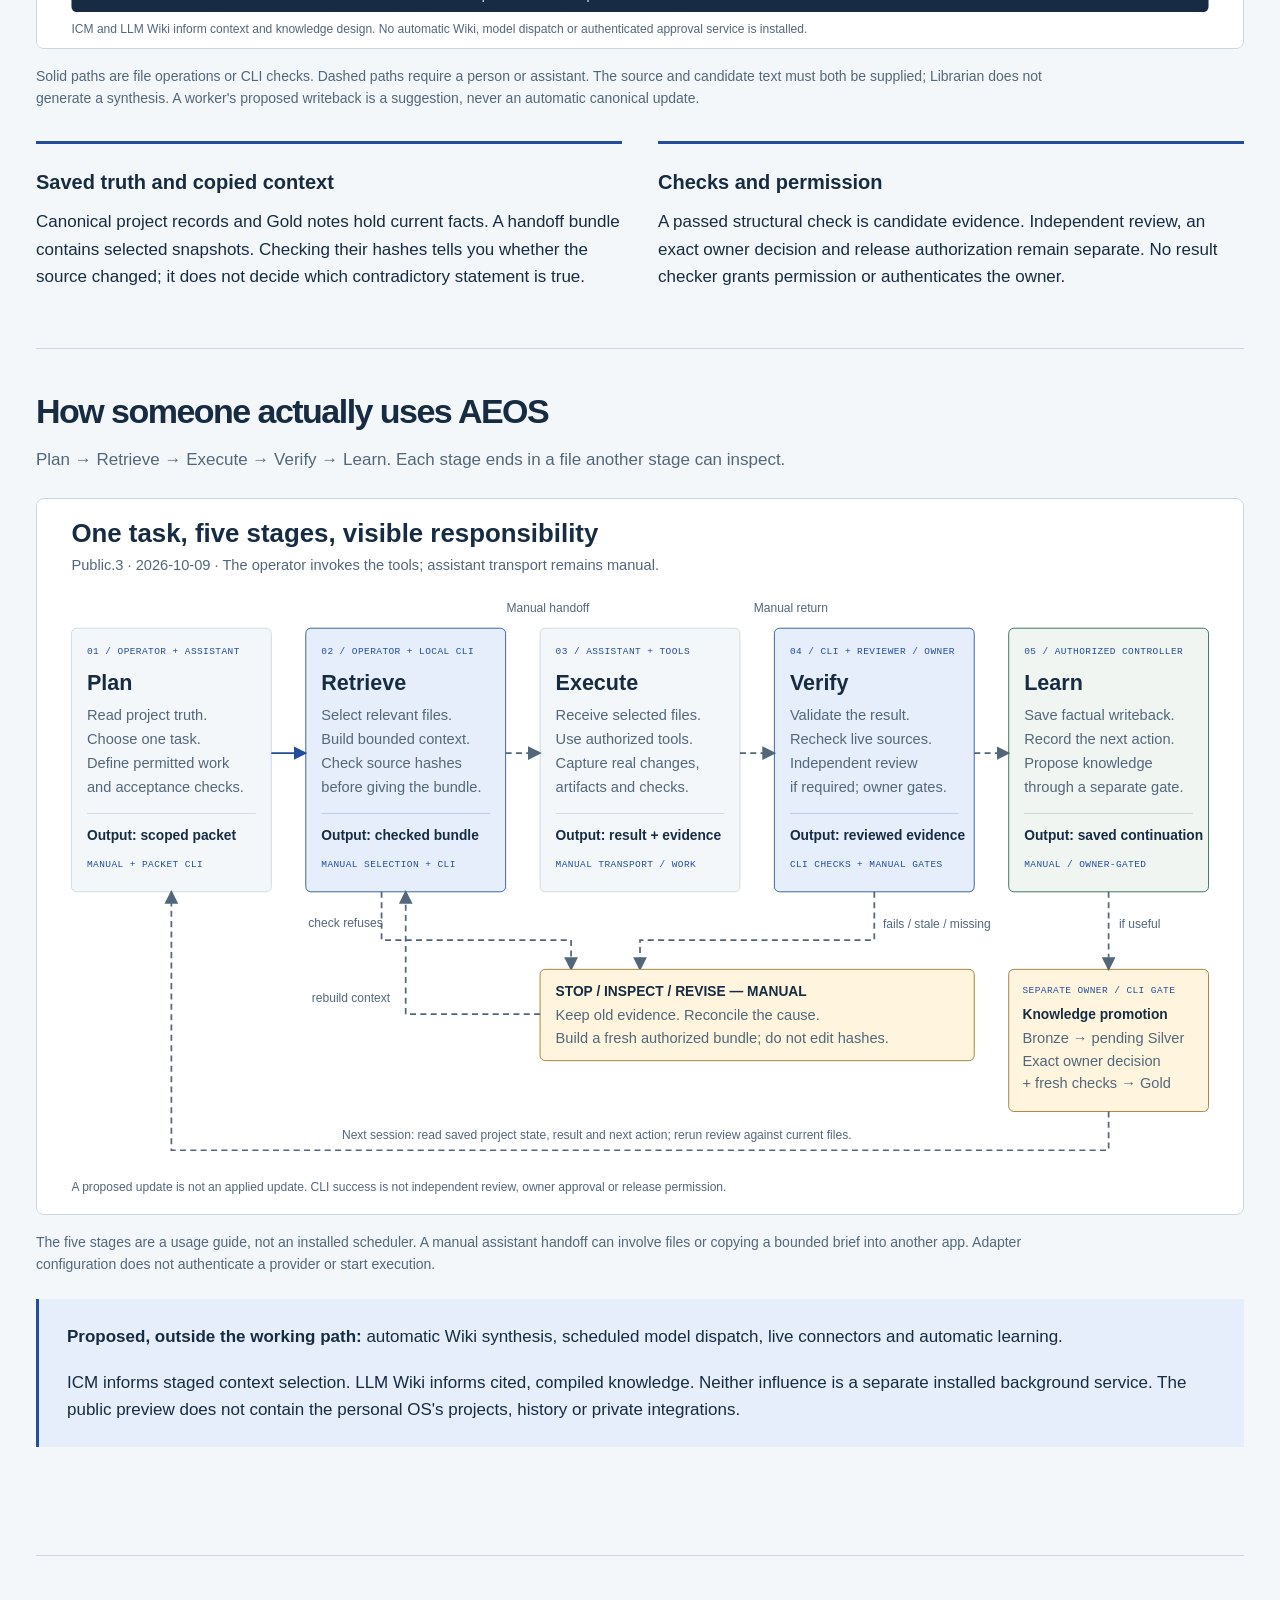
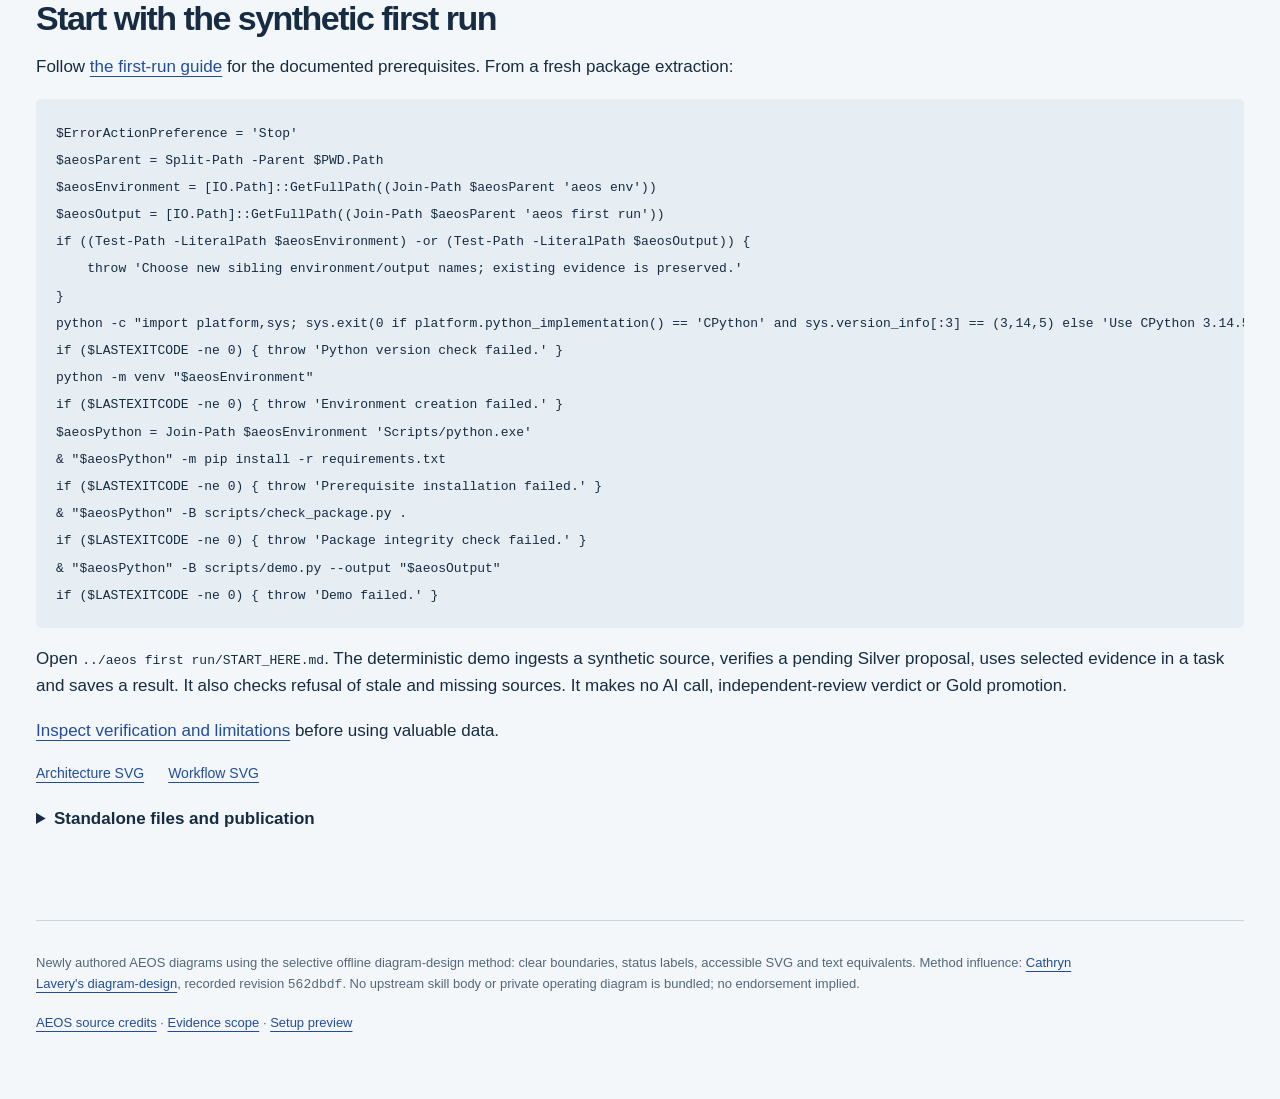
==== commit 306efab4: "Save in-progress work: public.3 first-run build and qualification tooling (superseded by public.4) C" ====
--- a/site/architecture.html
+++ b/site/architecture.html
@@ -16,8 +16,7 @@
 <a class="skip" href="#main">Skip to content</a>
 <header class="wrap"><a class="brand" href="index.html">Agentic Engineering OS</a><nav aria-label="Main"><a href="#architecture">Architecture</a><a href="#workflow">Usage</a><a href="verification.html">Evidence</a></nav></header>
 <main class="wrap" id="main">
-<section class="intro"><p class="eyebrow">AEOS / how the pieces connect</p><h1>Files hold the context.<br>People hold the authority.</h1><p class="lead">A coordinated workflow from project facts to a bounded task, inspectable results and the next saved action.</p><p class="muted">The public preview combines local Python commands with explicit operator and assistant actions. The diagrams show those boundaries, including where work must stop for review.</p><p class="scope">Diagram evidence scope: historical public.2 source preview · 2026-10-09 · Local CLI behavior; manual assistant transport. Diagram files are documentation, not additional runtime features.</p><div class="legend" aria-label="Diagram status legend"><span><i class="line" aria-hidden="true"></i>IMPLEMENTED: local CLI / file operation</span><span><i class="line manual" aria-hidden="true"></i>MANUAL: operator / assistant action</span><span><i class="line proposed" aria-hidden="true"></i>PROPOSED: outside the working path</span></div></section>
-<section class="section" id="research-gate" aria-labelledby="research-gate-title"><p class="eyebrow">RESEARCH / EXPLICIT OWNER GATE</p><h2 id="research-gate-title">From source to trusted knowledge</h2><p><strong>Bronze</strong> stores raw source material with its origin. <strong>Silver</strong> is a checked draft note proposed from Bronze and remains unapproved. The human <strong>owner decision</strong> accepts, edits or rejects the exact proposal. <strong>Gold</strong> is approved knowledge applied only after fresh checks and the required Git checkpoint. Agents can prepare Bronze and Silver; only the owner can authorize Gold. The demo stops at pending Silver.</p></section>
+<section class="intro"><p class="eyebrow">AEOS / how the pieces connect</p><h1>Files hold the context.<br>People hold the authority.</h1><p class="lead">A coordinated workflow from project facts to a bounded task, inspectable results and the next saved action.</p><p class="muted">The public preview combines local Python commands with explicit operator and assistant actions. The diagrams show those boundaries, including where work must stop for review.</p><p class="scope">Evidence scope: public.3 source preview · 2026-10-09 · Local CLI behavior; manual assistant transport. Diagram files are documentation, not additional runtime features.</p><div class="legend" aria-label="Diagram status legend"><span><i class="line" aria-hidden="true"></i>IMPLEMENTED: local CLI / file operation</span><span><i class="line manual" aria-hidden="true"></i>MANUAL: operator / assistant action</span><span><i class="line proposed" aria-hidden="true"></i>PROPOSED: outside the working path</span></div></section>
 <section id="architecture" aria-labelledby="architecture-title"><h2 id="architecture-title">Two paths. One source of truth.</h2><p class="muted">Project work returns through controller writeback. Knowledge promotion has a separate owner decision and Librarian apply gate.</p>
 <figure class="visual">
 <svg id="architecture-diagram" xmlns="http://www.w3.org/2000/svg" viewBox="0 0 1400 1060" role="img" aria-labelledby="arch-title arch-desc">
@@ -25,7 +24,7 @@
 <desc id="arch-desc">The operator reads a router and project records, fills a packet, builds and checks a bounded context bundle, and manually hands it to an assistant. Result checks are followed by independent review when required, applicable owner gates and manual project writeback. A separate Librarian path ingests source bytes into Bronze, proposes and verifies Silver, requires an exact owner decision and covered Git checkpoint, then applies Gold. Invalid or stale evidence stops work. Solid connectors are CLI or file operations; dashed connectors are manual actions.</desc>
 <defs><marker id="arch-arrow" markerWidth="8" markerHeight="8" refX="7" refY="4" orient="auto" markerUnits="strokeWidth"><path d="M0 0L8 4L0 8Z" fill="#234d9b"/></marker><marker id="arch-manual-arrow" markerWidth="8" markerHeight="8" refX="7" refY="4" orient="auto" markerUnits="strokeWidth"><path d="M0 0L8 4L0 8Z" fill="#53677a"/></marker><style>.a-title{font:600 30px 'Segoe UI',Arial,sans-serif;fill:#172c42}.a-sub{font:17px 'Segoe UI',Arial,sans-serif;fill:#53677a}.a-kicker{font:12px Consolas,'Courier New',monospace;letter-spacing:1px;fill:#234d9b}.a-label{font:600 19px 'Segoe UI',Arial,sans-serif;fill:#172c42}.a-body{font:16px 'Segoe UI',Arial,sans-serif;fill:#53677a}.a-status{font:11px Consolas,'Courier New',monospace;letter-spacing:.5px;fill:#234d9b}.a-status-manual{fill:#53677a}.a-note{font:14px 'Segoe UI',Arial,sans-serif;fill:#53677a}.a-box{fill:#fff;stroke:#cbd5df;stroke-width:1.5}.a-cli{fill:#e6eefb;stroke:#234d9b;stroke-width:1.5}.a-gate{fill:#fff5df;stroke:#9a742d;stroke-width:1.5}.a-solid{fill:none;stroke:#234d9b;stroke-width:2;marker-end:url(#arch-arrow)}.a-manual{fill:none;stroke:#53677a;stroke-width:2;stroke-dasharray:7 5;marker-end:url(#arch-manual-arrow)}</style></defs>
 <rect width="1400" height="1060" fill="#fff"/>
-<text x="40" y="50" class="a-title">AEOS: from saved facts to verified work</text><text x="40" y="82" class="a-sub">Public.2 · 2026-10-09 · CLI operations and manual handoffs are different responsibilities.</text>
+<text x="40" y="50" class="a-title">AEOS: from saved facts to verified work</text><text x="40" y="82" class="a-sub">Public.3 · 2026-10-09 · CLI operations and manual handoffs are different responsibilities.</text>
 <rect x="24" y="116" width="1352" height="464" rx="8" fill="#f4f7fa"/><text x="40" y="151" class="a-kicker">PROJECT WORK / BOUNDED CONTEXT + RETURNED EVIDENCE</text>
 <g transform="translate(40 205)"><rect class="a-box" width="200" height="142" rx="6"/><text class="a-status a-status-manual" x="16" y="25">MANUAL</text><text class="a-label" x="16" y="54">Route the task</text><text class="a-body" x="16" y="81">Read AGENTS / router</text><text class="a-body" x="16" y="106">Read project records</text><text class="a-body" x="16" y="130">Queue if choosing work</text></g>
 <g transform="translate(300 205)"><rect class="a-box" width="200" height="142" rx="6"/><text class="a-status" x="16" y="25">CLI + MANUAL</text><text class="a-label" x="16" y="54">Bound the task</text><text class="a-body" x="16" y="81">Scaffold packet</text><text class="a-body" x="16" y="106">Fill scope + checks</text><text class="a-body" x="16" y="130">Record authorization</text></g>
@@ -64,7 +63,7 @@
 <svg id="workflow-diagram" xmlns="http://www.w3.org/2000/svg" viewBox="0 0 1400 830" role="img" aria-labelledby="work-title work-desc">
 <title id="work-title">AEOS five-stage usage and responsibility flow</title><desc id="work-desc">The operator plans a scoped task, local commands retrieve selected context and check a bundle, the assistant executes through manual transport, commands plus reviewers verify results, and the controller saves authorized facts. A failed check returns to inspection and a new authorized bundle. Learned knowledge is only promoted by a separate Librarian owner-gated apply. A fresh session reads the saved result and next action.</desc>
 <defs><marker id="work-arrow" markerWidth="8" markerHeight="8" refX="7" refY="4" orient="auto" markerUnits="strokeWidth"><path d="M0 0L8 4L0 8Z" fill="#234d9b"/></marker><marker id="work-manual-arrow" markerWidth="8" markerHeight="8" refX="7" refY="4" orient="auto" markerUnits="strokeWidth"><path d="M0 0L8 4L0 8Z" fill="#53677a"/></marker><style>.w-title{font:600 30px 'Segoe UI',Arial,sans-serif;fill:#172c42}.w-sub{font:17px 'Segoe UI',Arial,sans-serif;fill:#53677a}.w-head{font:600 25px 'Segoe UI',Arial,sans-serif;fill:#172c42}.w-role{font:11px Consolas,'Courier New',monospace;letter-spacing:.5px;fill:#234d9b}.w-text{font:17px 'Segoe UI',Arial,sans-serif;fill:#53677a}.w-label{font:600 16px 'Segoe UI',Arial,sans-serif;fill:#172c42}.w-small{font:14px 'Segoe UI',Arial,sans-serif;fill:#53677a}.w-solid{fill:none;stroke:#234d9b;stroke-width:2;marker-end:url(#work-arrow)}.w-manual{fill:none;stroke:#53677a;stroke-width:2;stroke-dasharray:7 5;marker-end:url(#work-manual-arrow)}</style></defs>
-<rect width="1400" height="830" fill="#fff"/><text x="40" y="50" class="w-title">One task, five stages, visible responsibility</text><text x="40" y="82" class="w-sub">Public.2 · 2026-10-09 · The operator invokes the tools; assistant transport remains manual.</text>
+<rect width="1400" height="830" fill="#fff"/><text x="40" y="50" class="w-title">One task, five stages, visible responsibility</text><text x="40" y="82" class="w-sub">Public.3 · 2026-10-09 · The operator invokes the tools; assistant transport remains manual.</text>
 <g transform="translate(40 150)"><rect width="232" height="306" rx="6" fill="#f4f7fa" stroke="#cbd5df"/><text x="18" y="30" class="w-role">01 / OPERATOR + ASSISTANT</text><text x="18" y="72" class="w-head">Plan</text><text x="18" y="106" class="w-text">Read project truth.</text><text x="18" y="134" class="w-text">Choose one task.</text><text x="18" y="162" class="w-text">Define permitted work</text><text x="18" y="190" class="w-text">and acceptance checks.</text><path d="M18 215H214" stroke="#cbd5df"/><text x="18" y="246" class="w-label">Output: scoped packet</text><text x="18" y="277" class="w-role">MANUAL + PACKET CLI</text></g>
 <g transform="translate(312 150)"><rect width="232" height="306" rx="6" fill="#e6eefb" stroke="#234d9b"/><text x="18" y="30" class="w-role">02 / OPERATOR + LOCAL CLI</text><text x="18" y="72" class="w-head">Retrieve</text><text x="18" y="106" class="w-text">Select relevant files.</text><text x="18" y="134" class="w-text">Build bounded context.</text><text x="18" y="162" class="w-text">Check source hashes</text><text x="18" y="190" class="w-text">before giving the bundle.</text><path d="M18 215H214" stroke="#b6c7e2"/><text x="18" y="246" class="w-label">Output: checked bundle</text><text x="18" y="277" class="w-role">MANUAL SELECTION + CLI</text></g>
 <g transform="translate(584 150)"><rect width="232" height="306" rx="6" fill="#f4f7fa" stroke="#cbd5df"/><text x="18" y="30" class="w-role">03 / ASSISTANT + TOOLS</text><text x="18" y="72" class="w-head">Execute</text><text x="18" y="106" class="w-text">Receive selected files.</text><text x="18" y="134" class="w-text">Use authorized tools.</text><text x="18" y="162" class="w-text">Capture real changes,</text><text x="18" y="190" class="w-text">artifacts and checks.</text><path d="M18 215H214" stroke="#cbd5df"/><text x="18" y="246" class="w-label">Output: result + evidence</text><text x="18" y="277" class="w-role">MANUAL TRANSPORT / WORK</text></g>
@@ -85,8 +84,24 @@
 <p class="caption">The five stages are a usage guide, not an installed scheduler. A manual assistant handoff can involve files or copying a bounded brief into another app. Adapter configuration does not authenticate a provider or start execution.</p>
 <div class="limit"><p><strong>Proposed, outside the working path:</strong> automatic Wiki synthesis, scheduled model dispatch, live connectors and automatic learning.</p><p>ICM informs staged context selection. LLM Wiki informs cited, compiled knowledge. Neither influence is a separate installed background service. The public preview does not contain the personal OS's projects, history or private integrations.</p></div>
 </section>
-<section class="section" aria-labelledby="try-title"><h2 id="try-title">Start with the synthetic first run</h2><p>Follow <a href="first-run.html">the first-run guide</a> for the documented prerequisites. From a fresh package extraction:</p><pre><code>python -B scripts/check_package.py .
-python -B scripts/demo.py --output ../aeos-first-run</code></pre><p>Open <code>../aeos-first-run/START_HERE.md</code>. The deterministic demo ingests a synthetic source, verifies a pending Silver proposal, uses selected evidence in a task and saves a result. It also checks refusal of stale and missing sources. It makes no AI call, independent-review verdict or Gold promotion.</p><p><a href="verification.html">Inspect verification and limitations</a> before using valuable data.</p><div class="download-links"><a href="https://github.com/Zacharon/AEOS/blob/codex/aeos-security-public-20261008/docs/diagrams/aeos-architecture.svg">Architecture SVG</a><a href="https://github.com/Zacharon/AEOS/blob/codex/aeos-security-public-20261008/docs/diagrams/aeos-workflow.svg">Workflow SVG</a></div><details><summary>Standalone files and publication</summary><p>This page includes both diagrams inline and needs no external assets. The SVG links above open the standalone repository files. A site-only preview serves both inline diagrams without a network request; the standalone files become available on GitHub when this documentation change is pushed.</p></details></section>
+<section class="section" aria-labelledby="try-title"><h2 id="try-title">Start with the synthetic first run</h2><p>Follow <a href="first-run.html">the first-run guide</a> for the documented prerequisites. From a fresh package extraction:</p><pre><code>$ErrorActionPreference = &#x27;Stop&#x27;
+$aeosParent = Split-Path -Parent $PWD.Path
+$aeosEnvironment = [IO.Path]::GetFullPath((Join-Path $aeosParent &#x27;aeos env&#x27;))
+$aeosOutput = [IO.Path]::GetFullPath((Join-Path $aeosParent &#x27;aeos first run&#x27;))
+if ((Test-Path -LiteralPath $aeosEnvironment) -or (Test-Path -LiteralPath $aeosOutput)) {
+    throw &#x27;Choose new sibling environment/output names; existing evidence is preserved.&#x27;
+}
+python -c &quot;import platform,sys; sys.exit(0 if platform.python_implementation() == &#x27;CPython&#x27; and sys.version_info[:3] == (3,14,5) else &#x27;Use CPython 3.14.5&#x27;)&quot;
+if ($LASTEXITCODE -ne 0) { throw &#x27;Python version check failed.&#x27; }
+python -m venv &quot;$aeosEnvironment&quot;
+if ($LASTEXITCODE -ne 0) { throw &#x27;Environment creation failed.&#x27; }
+$aeosPython = Join-Path $aeosEnvironment &#x27;Scripts/python.exe&#x27;
+&amp; &quot;$aeosPython&quot; -m pip install -r requirements.txt
+if ($LASTEXITCODE -ne 0) { throw &#x27;Prerequisite installation failed.&#x27; }
+&amp; &quot;$aeosPython&quot; -B scripts/check_package.py .
+if ($LASTEXITCODE -ne 0) { throw &#x27;Package integrity check failed.&#x27; }
+&amp; &quot;$aeosPython&quot; -B scripts/demo.py --output &quot;$aeosOutput&quot;
+if ($LASTEXITCODE -ne 0) { throw &#x27;Demo failed.&#x27; }</code></pre><p>Open <code>../aeos first run/START_HERE.md</code>. The deterministic demo ingests a synthetic source, verifies a pending Silver proposal, uses selected evidence in a task and saves a result. It also checks refusal of stale and missing sources. It makes no AI call, independent-review verdict or Gold promotion.</p><p><a href="verification.html">Inspect verification and limitations</a> before using valuable data.</p><div class="download-links"><a href="https://github.com/Zacharon/AEOS/blob/codex/aeos-security-public-20261008/docs/diagrams/aeos-architecture.svg">Architecture SVG</a><a href="https://github.com/Zacharon/AEOS/blob/codex/aeos-security-public-20261008/docs/diagrams/aeos-workflow.svg">Workflow SVG</a></div><details><summary>Standalone files and publication</summary><p>This page includes both diagrams inline and needs no external assets. The SVG links above open the standalone repository files. A site-only preview serves both inline diagrams without a network request; the standalone files become available on GitHub when this documentation change is pushed.</p></details></section>
 </main>
 <footer class="wrap"><p>Newly authored AEOS diagrams using the selective offline diagram-design method: clear boundaries, status labels, accessible SVG and text equivalents. Method influence: <a href="https://github.com/cathrynlavery/diagram-design/tree/562dbdf93ff3c3da630be4f90f4f6c2548175058">Cathryn Lavery's diagram-design</a>, recorded revision <code>562dbdf</code>. No upstream skill body or private operating diagram is bundled; no endorsement implied.</p><p><a href="sources.html">AEOS source credits</a> · <a href="verification.html">Evidence scope</a> · <a href="index.html">Setup preview</a></p></footer>
 </body>
